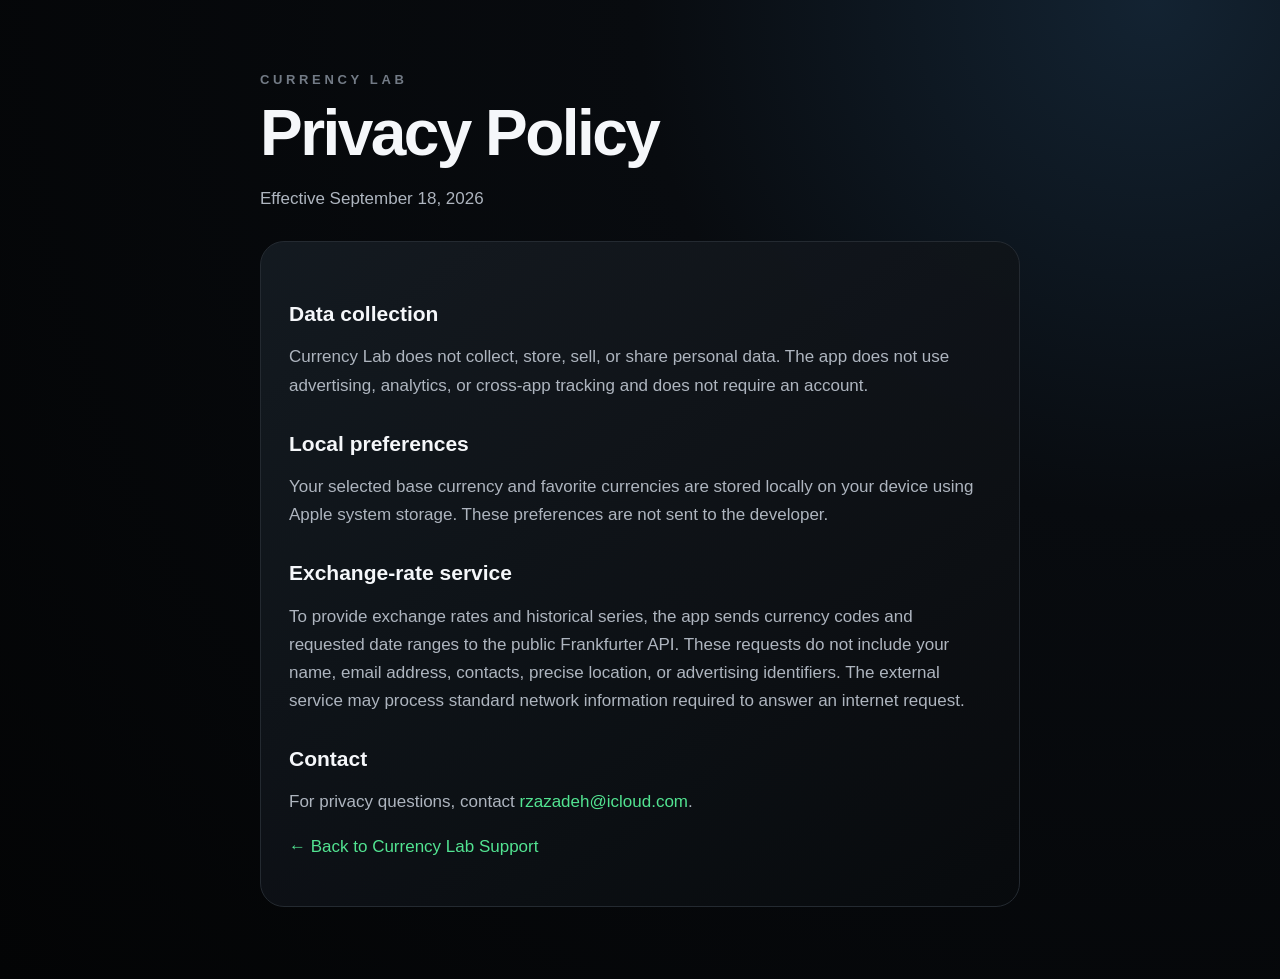
==== privacy.html @ 1630e3f1 "Add files via upload" ====
<!doctype html>
<html lang="en">
<head>
  <meta charset="utf-8">
  <meta name="viewport" content="width=device-width, initial-scale=1">
  <title>Currency Lab Privacy Policy</title>
  <meta name="description" content="Privacy Policy for Currency Lab.">
  <style>
    :root { color-scheme: dark; font-family: -apple-system, BlinkMacSystemFont, "SF Pro Text", sans-serif; }
    * { box-sizing: border-box; }
    body { margin: 0; min-height: 100vh; color: #f5f7fa; background: radial-gradient(circle at 90% 0%, #132332 0, #080b0f 34%, #030405 100%); }
    main { width: min(760px, calc(100% - 40px)); margin: 0 auto; padding: 72px 0; }
    .eyebrow { color: #737b86; font-size: 13px; font-weight: 700; letter-spacing: .28em; }
    h1 { margin: 14px 0 20px; font-size: clamp(38px, 8vw, 64px); line-height: 1; letter-spacing: -.04em; }
    h2 { margin-top: 32px; font-size: 21px; }
    p, li { color: #aeb5bf; font-size: 17px; line-height: 1.65; }
    a { color: #52e391; text-decoration: none; }
    a:hover { text-decoration: underline; }
    .card { margin-top: 28px; padding: 28px; border: 1px solid #242a31; border-radius: 24px; background: linear-gradient(145deg, rgba(21,27,34,.92), rgba(8,10,13,.92)); }
  </style>
</head>
<body>
  <main>
    <div class="eyebrow">CURRENCY LAB</div>
    <h1>Privacy Policy</h1>
    <p>Effective September 18, 2026</p>
    <div class="card">
      <h2>Data collection</h2>
      <p>Currency Lab does not collect, store, sell, or share personal data. The app does not use advertising, analytics, or cross-app tracking and does not require an account.</p>
      <h2>Local preferences</h2>
      <p>Your selected base currency and favorite currencies are stored locally on your device using Apple system storage. These preferences are not sent to the developer.</p>
      <h2>Exchange-rate service</h2>
      <p>To provide exchange rates and historical series, the app sends currency codes and requested date ranges to the public Frankfurter API. These requests do not include your name, email address, contacts, precise location, or advertising identifiers. The external service may process standard network information required to answer an internet request.</p>
      <h2>Contact</h2>
      <p>For privacy questions, contact <a href="mailto:rzazadeh@icloud.com">rzazadeh@icloud.com</a>.</p>
      <p><a href="index.html">← Back to Currency Lab Support</a></p>
    </div>
  </main>
</body>
</html>
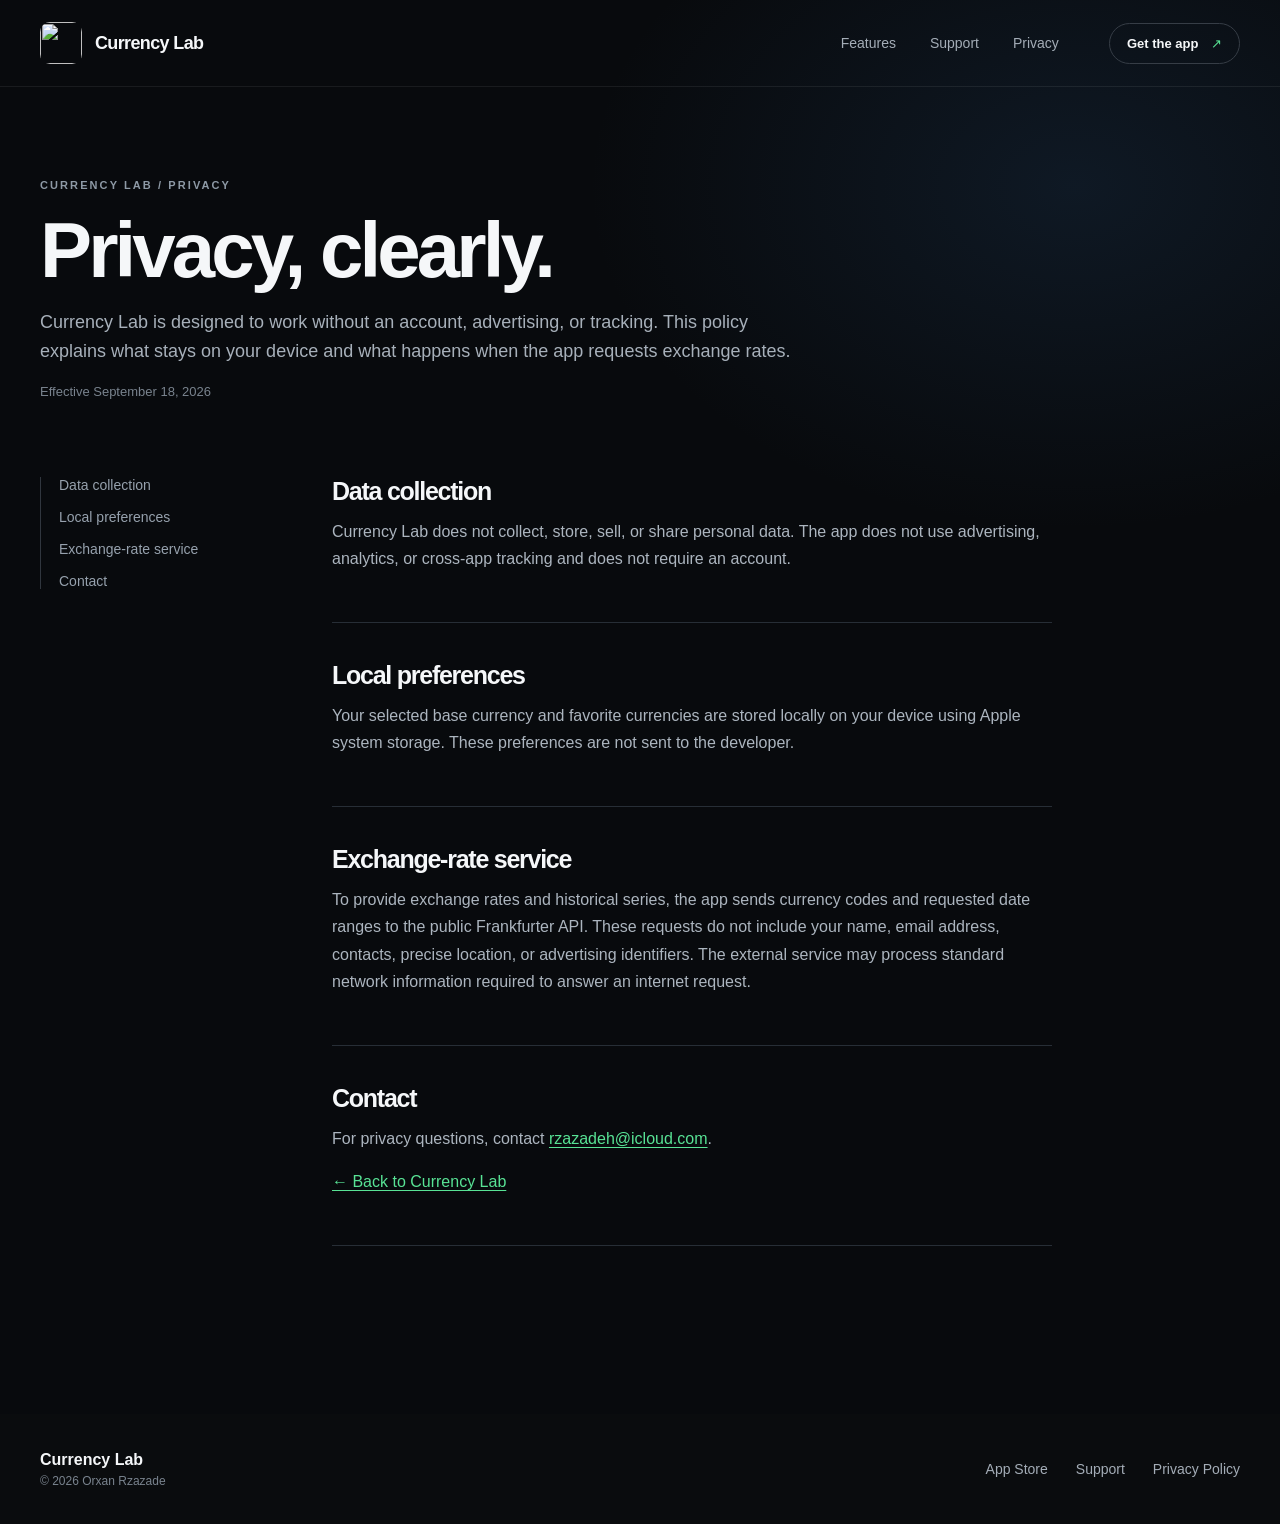
==== commit 4d53f1a9: "Add files via upload" ====
--- a/privacy.html
+++ b/privacy.html
@@ -3,38 +3,68 @@
 <head>
   <meta charset="utf-8">
   <meta name="viewport" content="width=device-width, initial-scale=1">
-  <title>Currency Lab Privacy Policy</title>
-  <meta name="description" content="Privacy Policy for Currency Lab.">
-  <style>
-    :root { color-scheme: dark; font-family: -apple-system, BlinkMacSystemFont, "SF Pro Text", sans-serif; }
-    * { box-sizing: border-box; }
-    body { margin: 0; min-height: 100vh; color: #f5f7fa; background: radial-gradient(circle at 90% 0%, #132332 0, #080b0f 34%, #030405 100%); }
-    main { width: min(760px, calc(100% - 40px)); margin: 0 auto; padding: 72px 0; }
-    .eyebrow { color: #737b86; font-size: 13px; font-weight: 700; letter-spacing: .28em; }
-    h1 { margin: 14px 0 20px; font-size: clamp(38px, 8vw, 64px); line-height: 1; letter-spacing: -.04em; }
-    h2 { margin-top: 32px; font-size: 21px; }
-    p, li { color: #aeb5bf; font-size: 17px; line-height: 1.65; }
-    a { color: #52e391; text-decoration: none; }
-    a:hover { text-decoration: underline; }
-    .card { margin-top: 28px; padding: 28px; border: 1px solid #242a31; border-radius: 24px; background: linear-gradient(145deg, rgba(21,27,34,.92), rgba(8,10,13,.92)); }
-  </style>
+  <meta name="theme-color" content="#080a0d">
+  <meta name="description" content="Privacy Policy for Currency Lab, the currency converter for iPhone and iPad.">
+  <title>Privacy Policy — Currency Lab</title>
+  <link rel="icon" type="image/png" href="assets/currency-lab-icon.png">
+  <link rel="stylesheet" href="styles.css">
 </head>
 <body>
-  <main>
-    <div class="eyebrow">CURRENCY LAB</div>
-    <h1>Privacy Policy</h1>
-    <p>Effective September 18, 2026</p>
-    <div class="card">
-      <h2>Data collection</h2>
-      <p>Currency Lab does not collect, store, sell, or share personal data. The app does not use advertising, analytics, or cross-app tracking and does not require an account.</p>
-      <h2>Local preferences</h2>
-      <p>Your selected base currency and favorite currencies are stored locally on your device using Apple system storage. These preferences are not sent to the developer.</p>
-      <h2>Exchange-rate service</h2>
-      <p>To provide exchange rates and historical series, the app sends currency codes and requested date ranges to the public Frankfurter API. These requests do not include your name, email address, contacts, precise location, or advertising identifiers. The external service may process standard network information required to answer an internet request.</p>
-      <h2>Contact</h2>
-      <p>For privacy questions, contact <a href="mailto:rzazadeh@icloud.com">rzazadeh@icloud.com</a>.</p>
-      <p><a href="index.html">← Back to Currency Lab Support</a></p>
+  <a class="skip-link" href="#main">Skip to content</a>
+  <header class="site-header">
+    <div class="container header-inner">
+      <a class="brand" href="index.html" aria-label="Currency Lab home">
+        <img src="assets/currency-lab-icon.png" width="42" height="42" alt="">
+        <span>Currency Lab</span>
+      </a>
+      <nav class="primary-nav" aria-label="Primary navigation">
+        <a href="index.html#features">Features</a>
+        <a href="index.html#support">Support</a>
+        <a href="privacy.html" aria-current="page">Privacy</a>
+      </nav>
+      <a class="header-cta" href="https://apps.apple.com/app/id6812320622" target="_blank" rel="noopener noreferrer">Get the app <span aria-hidden="true">↗</span></a>
+    </div>
+  </header>
+  <main id="main" class="legal-main container">
+    <div class="legal-intro">
+      <p class="eyebrow">CURRENCY LAB / PRIVACY</p>
+      <h1>Privacy, clearly.</h1>
+      <p>Currency Lab is designed to work without an account, advertising, or tracking. This policy explains what stays on your device and what happens when the app requests exchange rates.</p>
+      <div class="legal-meta">Effective September 18, 2026</div>
+    </div>
+    <div class="legal-layout">
+      <nav class="legal-toc" aria-label="On this page">
+        <a href="#data-collection">Data collection</a>
+        <a href="#local-preferences">Local preferences</a>
+        <a href="#exchange-rate-service">Exchange-rate service</a>
+        <a href="#contact">Contact</a>
+      </nav>
+      <div class="legal-content">
+        <section id="data-collection">
+          <h2>Data collection</h2>
+          <p>Currency Lab does not collect, store, sell, or share personal data. The app does not use advertising, analytics, or cross-app tracking and does not require an account.</p>
+        </section>
+        <section id="local-preferences">
+          <h2>Local preferences</h2>
+          <p>Your selected base currency and favorite currencies are stored locally on your device using Apple system storage. These preferences are not sent to the developer.</p>
+        </section>
+        <section id="exchange-rate-service">
+          <h2>Exchange-rate service</h2>
+          <p>To provide exchange rates and historical series, the app sends currency codes and requested date ranges to the public Frankfurter API. These requests do not include your name, email address, contacts, precise location, or advertising identifiers. The external service may process standard network information required to answer an internet request.</p>
+        </section>
+        <section id="contact">
+          <h2>Contact</h2>
+          <p>For privacy questions, contact <a href="mailto:rzazadeh@icloud.com?subject=Currency%20Lab%20Privacy">rzazadeh@icloud.com</a>.</p>
+          <p><a href="index.html">← Back to Currency Lab</a></p>
+        </section>
+      </div>
     </div>
   </main>
+  <footer class="site-footer">
+    <div class="container footer-inner">
+      <div><span class="footer-brand">Currency Lab</span><span class="footer-credit">© 2026 Orxan Rzazade</span></div>
+      <nav aria-label="Footer navigation"><a href="https://apps.apple.com/app/id6812320622" target="_blank" rel="noopener noreferrer">App Store</a><a href="index.html#support">Support</a><a href="privacy.html">Privacy Policy</a></nav>
+    </div>
+  </footer>
 </body>
 </html>
--- a/styles.css
+++ b/styles.css
@@ -0,0 +1,158 @@
+:root {
+  color-scheme: dark;
+  --bg: #080a0d;
+  --surface: #11151a;
+  --surface-deep: #0d1014;
+  --line: #242a31;
+  --text: #f5f7f9;
+  --muted: #a7b0ba;
+  --quiet: #79838e;
+  --blue: #3479cf;
+  --green: #58e395;
+  font-family: -apple-system, BlinkMacSystemFont, "SF Pro Display", "SF Pro Text", Inter, sans-serif;
+  font-synthesis: none;
+}
+* { box-sizing: border-box; }
+html { scroll-behavior: smooth; }
+body { margin: 0; min-width: 320px; background: var(--bg); color: var(--text); -webkit-font-smoothing: antialiased; }
+body::before { content: ""; position: absolute; z-index: -1; inset: 0 0 auto; height: 980px; pointer-events: none; background: radial-gradient(ellipse 50% 46% at 84% 19%, rgba(39,78,120,.22), transparent 76%); }
+img { display: block; max-width: 100%; height: auto; }
+a { color: inherit; text-decoration: none; }
+a:hover { color: #fff; }
+button, a, summary { -webkit-tap-highlight-color: transparent; }
+a:focus-visible, summary:focus-visible { outline: 2px solid var(--green); outline-offset: 4px; border-radius: 5px; }
+.skip-link { position: absolute; z-index: 20; top: -100px; left: 20px; background: #fff; color: #090b0e; padding: 12px 16px; }
+.skip-link:focus { top: 12px; }
+.container { width: min(1200px, calc(100% - 64px)); margin-inline: auto; }
+.site-header { border-bottom: 1px solid rgba(255,255,255,.07); }
+.header-inner { min-height: 86px; display: flex; align-items: center; gap: 32px; }
+.brand { display: inline-flex; align-items: center; gap: 13px; white-space: nowrap; font-size: 18px; font-weight: 700; letter-spacing: -.035em; }
+.brand img { width: 42px; height: 42px; border-radius: 10px; object-fit: cover; }
+.primary-nav { display: flex; align-items: center; gap: 34px; margin-left: auto; }
+.primary-nav a, .site-footer nav a { color: #a4adb7; font-size: 14px; font-weight: 500; transition: color .2s ease; }
+.primary-nav a:hover, .site-footer nav a:hover { color: white; }
+.header-cta { margin-left: 18px; border: 1px solid #363d46; border-radius: 99px; padding: 12px 17px; white-space: nowrap; font-size: 13px; font-weight: 700; transition: background .2s ease, border-color .2s ease; }
+.header-cta:hover { background: #1d242c; border-color: #65717e; }
+.header-cta span { margin-left: 9px; color: var(--green); }
+.eyebrow { margin: 0; color: #8e9aa6; font-size: 11px; font-weight: 750; letter-spacing: .19em; line-height: 1.5; }
+.signal-dot { display: inline-block; width: 7px; height: 7px; margin-right: 8px; border-radius: 50%; background: var(--green); box-shadow: 0 0 15px rgba(88,227,149,.7); vertical-align: 1px; }
+.hero { display: grid; grid-template-columns: minmax(0, 1fr) minmax(440px, .92fr); align-items: center; gap: clamp(30px, 5vw, 88px); min-height: 720px; padding-block: 90px 100px; }
+.hero-copy { position: relative; z-index: 1; }
+h1, h2, h3, p { text-wrap: pretty; }
+h1, h2, h3 { letter-spacing: -.05em; }
+h1 { margin: 24px 0 26px; font-size: clamp(58px, 5.8vw, 88px); line-height: .98; font-weight: 690; }
+h1 span { color: var(--green); }
+.hero-lead { max-width: 560px; margin: 0; color: #b6bec7; font-size: clamp(18px, 1.6vw, 21px); line-height: 1.55; }
+.hero-actions { display: flex; align-items: center; flex-wrap: wrap; gap: 12px; margin-top: 36px; }
+.button { min-height: 50px; display: inline-flex; align-items: center; justify-content: center; gap: 14px; border-radius: 14px; padding: 0 20px; font-size: 14px; font-weight: 680; transition: transform .2s ease, background .2s ease, border-color .2s ease; }
+.button:hover { transform: translateY(-2px); }
+.button-primary { background: var(--blue); color: #fff; box-shadow: 0 10px 30px rgba(38,102,188,.2); }
+.button-primary:hover { background: #4388da; }
+.button-secondary { border: 1px solid #383f48; background: #15191e; color: #f0f3f6; }
+.button-secondary:hover { border-color: #6a7886; background: #1d242c; }
+.button span:last-child { opacity: .7; font-size: 18px; font-weight: 400; }
+.hero-note { margin: 21px 0 0; color: var(--quiet); font-size: 13px; }
+.hero-visual { position: relative; width: min(100%, 500px); justify-self: end; }
+.visual-glow { position: absolute; inset: 15% -15% 14%; z-index: -1; filter: blur(54px); background: radial-gradient(ellipse at 50% 45%, rgba(35,90,141,.34), transparent 68%); }
+.hero-visual img { width: 100%; height: auto; }
+.proof-strip { border-block: 1px solid rgba(255,255,255,.08); background: rgba(255,255,255,.016); }
+.proof-inner { display: flex; align-items: center; justify-content: space-between; gap: 20px; padding-block: 24px; }
+.proof-inner > span { color: #b9c2ca; font-size: 14px; font-weight: 550; white-space: nowrap; }
+.proof-symbol { margin-right: 10px; color: var(--green); font-size: 22px; vertical-align: -2px; }
+.section { padding-block: 136px; }
+.section-heading { max-width: 680px; margin-bottom: 36px; }
+.section-heading h2, .showcase h2, .contact-band h2 { margin: 13px 0 15px; font-size: clamp(38px, 4vw, 58px); line-height: 1.05; font-weight: 690; }
+.section-heading > p:last-child, .showcase-copy > p:not(.eyebrow), .contact-band p:not(.eyebrow) { color: var(--muted); font-size: 17px; line-height: 1.6; }
+.feature-grid { display: grid; grid-template-columns: repeat(3, minmax(0, 1fr)); gap: 16px; }
+.feature-card { min-height: 280px; padding: 26px; border: 1px solid #2a3037; border-radius: 24px; background: linear-gradient(145deg, #171b20, #0e1115); }
+.feature-number { color: #75818d; font-size: 11px; font-weight: 700; letter-spacing: .13em; }
+.feature-icon { width: 48px; height: 48px; display: grid; place-items: center; margin-top: 38px; border: 1px solid #30443d; border-radius: 15px; background: #15231d; color: var(--green); font-size: 25px; }
+.feature-card h3 { margin: 19px 0 10px; font-size: 22px; line-height: 1.2; }
+.feature-card p { margin: 0; color: #a4adb6; font-size: 15px; line-height: 1.6; }
+.showcase { display: grid; grid-template-columns: .85fr 1.15fr; align-items: center; gap: clamp(30px, 7vw, 100px); padding: 58px; border: 1px solid #28313a; border-radius: 34px; background: radial-gradient(circle at 70% 34%, #172732 0, #10161b 45%, #0d1013 100%); overflow: hidden; }
+.showcase-copy { max-width: 490px; }
+.showcase h2 { font-size: clamp(38px, 3.8vw, 54px); }
+.showcase-copy .source-note { margin-top: 36px; color: #87939f !important; font-size: 13px !important; line-height: 1.6; }
+.showcase img { width: min(100%, 500px); height: auto; justify-self: center; margin-block: -6px -90px; filter: drop-shadow(0 30px 40px rgba(0,0,0,.32)); }
+.support { padding-bottom: 132px; }
+.support-heading { max-width: none; display: flex; align-items: end; justify-content: space-between; gap: 30px; }
+.support-heading > div { max-width: 650px; }
+.support-heading .button { flex: none; margin-bottom: 8px; }
+.faq-list { border-top: 1px solid #333940; }
+.faq-list details { border-bottom: 1px solid #333940; }
+.faq-list summary { display: flex; align-items: center; justify-content: space-between; gap: 20px; min-height: 78px; cursor: pointer; list-style: none; font-size: 18px; font-weight: 600; }
+.faq-list summary::-webkit-details-marker { display: none; }
+.faq-list summary span { color: var(--green); font-size: 26px; font-weight: 300; transition: transform .2s ease; }
+.faq-list details[open] summary span { transform: rotate(45deg); }
+.faq-list details p { max-width: 760px; margin: -2px 0 24px; color: var(--muted); font-size: 16px; line-height: 1.65; }
+.faq-list details p a { color: var(--green); text-decoration: underline; text-underline-offset: 3px; }
+.contact-band { border-block: 1px solid #293039; background: #11171c; }
+.contact-inner { min-height: 242px; display: flex; align-items: center; justify-content: space-between; gap: 32px; padding-block: 44px; }
+.contact-band h2 { margin: 12px 0 6px; font-size: clamp(32px, 3.4vw, 44px); }
+.contact-band p:not(.eyebrow) { margin: 0; font-size: 15px; }
+.contact-inner > a { color: var(--green); font-size: clamp(17px, 2vw, 22px); font-weight: 650; white-space: nowrap; border-bottom: 1px solid #397b58; padding-bottom: 5px; }
+.contact-inner > a span { margin-left: 10px; }
+.site-footer { background: #0a0c0e; }
+.footer-inner { min-height: 110px; display: flex; justify-content: space-between; align-items: center; gap: 30px; }
+.footer-brand { display: block; font-size: 16px; font-weight: 700; }
+.footer-credit { display: block; margin-top: 5px; color: var(--quiet); font-size: 12px; }
+.site-footer nav { display: flex; flex-wrap: wrap; gap: 28px; }
+.legal-main { padding-block: 90px 130px; }
+.legal-intro { max-width: 760px; }
+.legal-intro h1 { margin: 18px 0 20px; font-size: clamp(48px, 7vw, 78px); white-space: normal; }
+.legal-intro > p:not(.eyebrow) { color: var(--muted); font-size: 18px; line-height: 1.6; }
+.legal-meta { margin-top: 18px; color: var(--quiet); font-size: 13px; }
+.legal-layout { display: grid; grid-template-columns: 220px minmax(0, 720px); gap: 72px; margin-top: 78px; }
+.legal-toc { align-self: start; position: sticky; top: 28px; display: grid; gap: 16px; border-left: 1px solid #30363e; padding-left: 18px; }
+.legal-toc a { color: #96a1ad; font-size: 14px; }
+.legal-toc a:hover { color: #fff; }
+.legal-content section { padding: 0 0 34px; margin-bottom: 38px; border-bottom: 1px solid #272e36; scroll-margin-top: 28px; }
+.legal-content h2 { margin: 0 0 12px; font-size: 25px; }
+.legal-content p { margin: 0 0 16px; color: #acb5bf; font-size: 16px; line-height: 1.7; }
+.legal-content a { color: var(--green); text-decoration: underline; text-underline-offset: 3px; }
+@media (max-width: 1000px) {
+  .hero { grid-template-columns: 1fr .85fr; gap: 32px; }
+  h1 { font-size: clamp(58px, 6.8vw, 80px); }
+  .showcase { padding: 38px; }
+}
+@media (max-width: 760px) {
+  .container { width: min(100% - 36px, 560px); }
+  .header-inner { min-height: 72px; gap: 12px; }
+  .brand { font-size: 16px; }
+  .brand img { width: 36px; height: 36px; }
+  .primary-nav { display: none; }
+  .header-cta { margin-left: auto; padding: 10px 13px; font-size: 12px; }
+  .hero { grid-template-columns: 1fr; gap: 52px; min-height: auto; padding-block: 72px 80px; }
+  h1 { font-size: clamp(47px, 12vw, 70px); white-space: normal; }
+  .hero-visual { justify-self: center; width: min(100%, 350px); }
+  .hero-lead { font-size: 18px; }
+  .proof-inner { flex-wrap: wrap; gap: 15px 26px; }
+  .proof-inner > span { font-size: 13px; }
+  .section { padding-block: 95px; }
+  .feature-grid { grid-template-columns: 1fr; }
+  .feature-card { min-height: 225px; }
+  .feature-icon { margin-top: 24px; }
+  .showcase { grid-template-columns: 1fr; padding: 34px 22px 0; gap: 24px; }
+  .showcase img { width: min(100%, 370px); margin-bottom: -80px; }
+  .support-heading { display: block; }
+  .support-heading .button { margin-top: 14px; }
+  .contact-inner, .footer-inner { display: block; }
+  .contact-inner > a { display: inline-block; margin-top: 24px; }
+  .footer-inner { padding-block: 30px; }
+  .site-footer nav { margin-top: 23px; }
+  .legal-main { padding-block: 65px 95px; }
+  .legal-layout { display: block; margin-top: 55px; }
+  .legal-toc { position: static; display: flex; flex-wrap: wrap; gap: 12px 20px; margin-bottom: 50px; }
+}
+@media (max-width: 430px) {
+  .header-cta { font-size: 0; }
+  .header-cta span { font-size: 16px; margin: 0; }
+  .hero-actions { align-items: stretch; }
+  .hero-actions .button { width: 100%; }
+  .proof-inner { display: grid; gap: 10px; }
+  .faq-list summary { font-size: 16px; }
+}
+@media (prefers-reduced-motion: reduce) {
+  html { scroll-behavior: auto; }
+  *, *::before, *::after { transition-duration: .01ms !important; animation-duration: .01ms !important; }
+}
